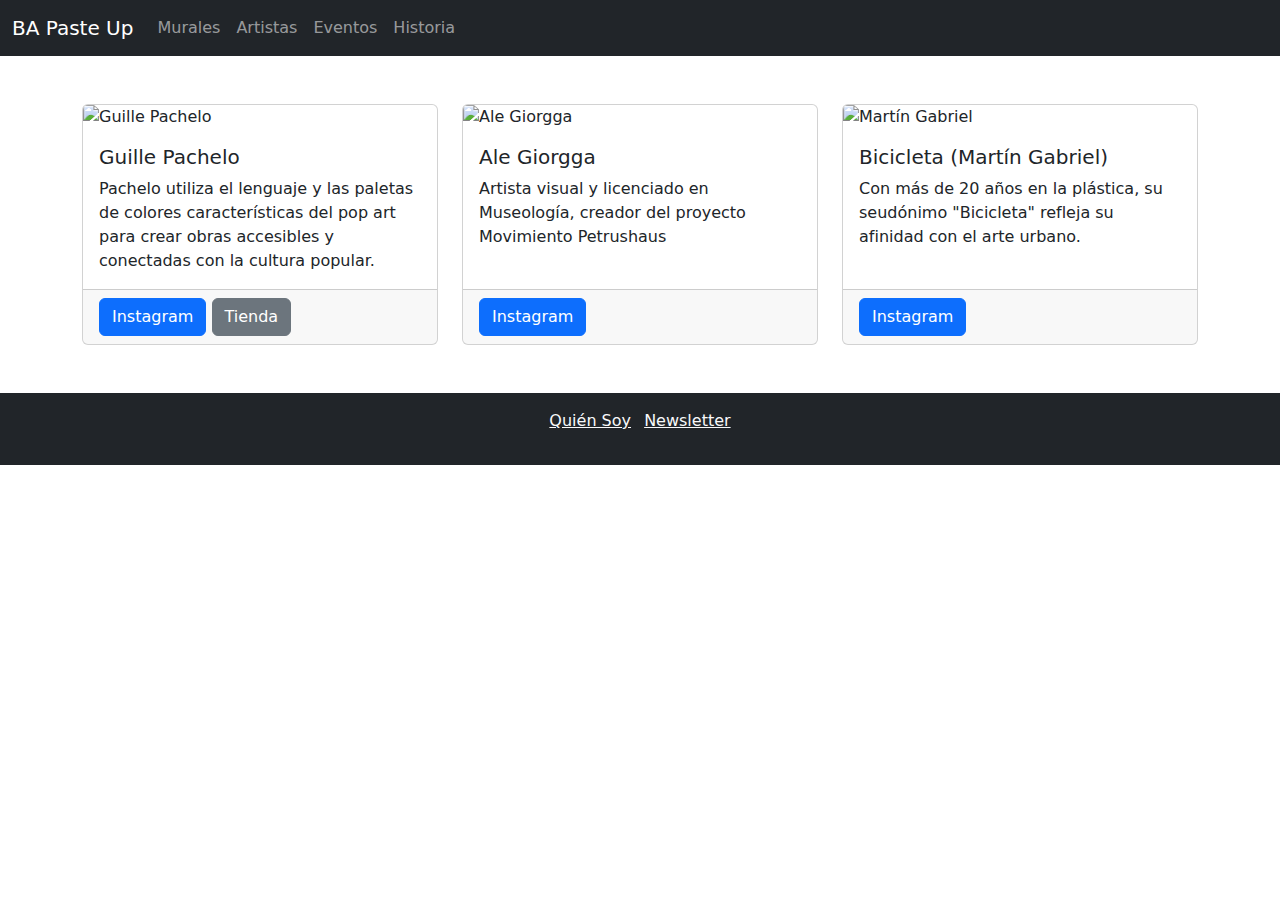
==== artistas.html @ 4acb1cb9 "agregue el archivo html de la pagina de artistas" ====
<!DOCTYPE html>
<html lang="es">
<head>
  <meta charset="UTF-8">
  <meta name="viewport" content="width=device-width, initial-scale=1.0">
  <title>ARTISTAS</title>
  <link href="https://cdn.jsdelivr.net/npm/bootstrap@5.3.0/dist/css/bootstrap.min.css" rel="stylesheet">
  <link rel="preconnect" href="https://fonts.googleapis.com">
  <link rel="preconnect" href="https://fonts.gstatic.com" crossorigin>
  <link href="https://fonts.googleapis.com/css2?family=Montserrat:wght@400;600;800&display=swap" rel="stylesheet">
  <link rel="stylesheet" href="estilos.css">
</head>
<body>

  <!-- Navbar -->
  <nav class="navbar navbar-expand-lg navbar-dark bg-dark">
    <div class="container-fluid">
      <a class="navbar-brand" href="index.html">BA Paste Up</a>
      <button class="navbar-toggler" type="button" data-bs-toggle="collapse" data-bs-target="#navbarNav" aria-controls="navbarNav" aria-expanded="false" aria-label="Toggle navigation">
        <span class="navbar-toggler-icon"></span>
      </button>
      <div class="collapse navbar-collapse" id="navbarNav">
        <ul class="navbar-nav">
          <li class="nav-item">
            <a class="nav-link" href="murales.html">Murales</a>
          </li>
          <li class="nav-item">
            <a class="nav-link" href="artistas.html">Artistas</a>
          </li>
          <li class="nav-item">
            <a class="nav-link" href="eventos.html">Eventos</a>
          </li>
          <li class="nav-item">
            <a class="nav-link" href="historia.html">Historia</a>
          </li>
        </ul>
      </div>
    </div>
  </nav>

  <main class="container mt-5">

    <!-- Grid de artistas -->
    <div class="row row-cols-1 row-cols-md-2 row-cols-lg-3 g-4">

      <!-- Artista 1: Guille Pachelo -->
      <div class="col">
        <div class="card h-100">
          <img src="img/guille.jpg" class="card-img-top" alt="Guille Pachelo">
          <div class="card-body">
            <h5 class="card-title">Guille Pachelo</h5>
            <p class="card-text">Pachelo utiliza el lenguaje y las paletas de colores características del pop art para crear obras accesibles y conectadas con la cultura popular.</p>
          </div>
          <div class="card-footer">
            <a href="https://www.instagram.com/guillepachelo/?hl=es-la%3F%2F" class="btn btn-primary">Instagram</a>
            <a href="https://linktr.ee/guillepachelo?fbclid=PAZXh0bgNhZW0CMTEAAaZlyZJOAzp0UjOAqr08UwlUVxYs4hLjeOgf_dFTsMHNSav1ieNdYrirLjg_aem_v59NbSuNxib89M3cXYLhwg" class="btn btn-secondary">Tienda</a>
          </div>
        </div>
      </div>

      <!-- Artista 2: Ale Giorgga -->
      <div class="col">
        <div class="card h-100">
          <img src="img/ale.jpg" class="card-img-top" alt="Ale Giorgga">
          <div class="card-body">
            <h5 class="card-title">Ale Giorgga</h5>
            <p class="card-text">Artista visual y licenciado en Museología, creador del proyecto Movimiento Petrushaus</p>
          </div>
          <div class="card-footer">
            <a href="https://www.instagram.com/alegiorgga/" class="btn btn-primary">Instagram</a>
          </div>
        </div>
      </div>

      <!-- Artista 3: Bicicleta -->
      <div class="col">
        <div class="card h-100">
          <img src="img/bicicleta.jpg" class="card-img-top" alt="Martín Gabriel">
          <div class="card-body">
            <h5 class="card-title">Bicicleta (Martín Gabriel)</h5>
            <p class="card-text">Con más de 20 años en la plástica, su seudónimo "Bicicleta" refleja su afinidad con el arte urbano.</p>
          </div>
          <div class="card-footer">
            <a href="https://www.instagram.com/bapasteup/" class="btn btn-primary">Instagram</a> 
          </div>
        </div>
      </div>

     

    </div>

  </main>

  <!-- Footer -->
  <footer class="bg-dark text-light text-center py-3 mt-5">
    <ul class="list-inline">
      <li class="list-inline-item"><a href="quiensoy.html" class="text-light">Quién Soy</a></li>
      <li class="list-inline-item"><a href="newsletter.html" class="text-light">Newsletter</a></li>
    </ul>
  </footer>

  <!-- Bootstrap JS -->
  <script src="https://cdn.jsdelivr.net/npm/bootstrap@5.3.0/dist/js/bootstrap.bundle.min.js"></script>
</body>
</html>
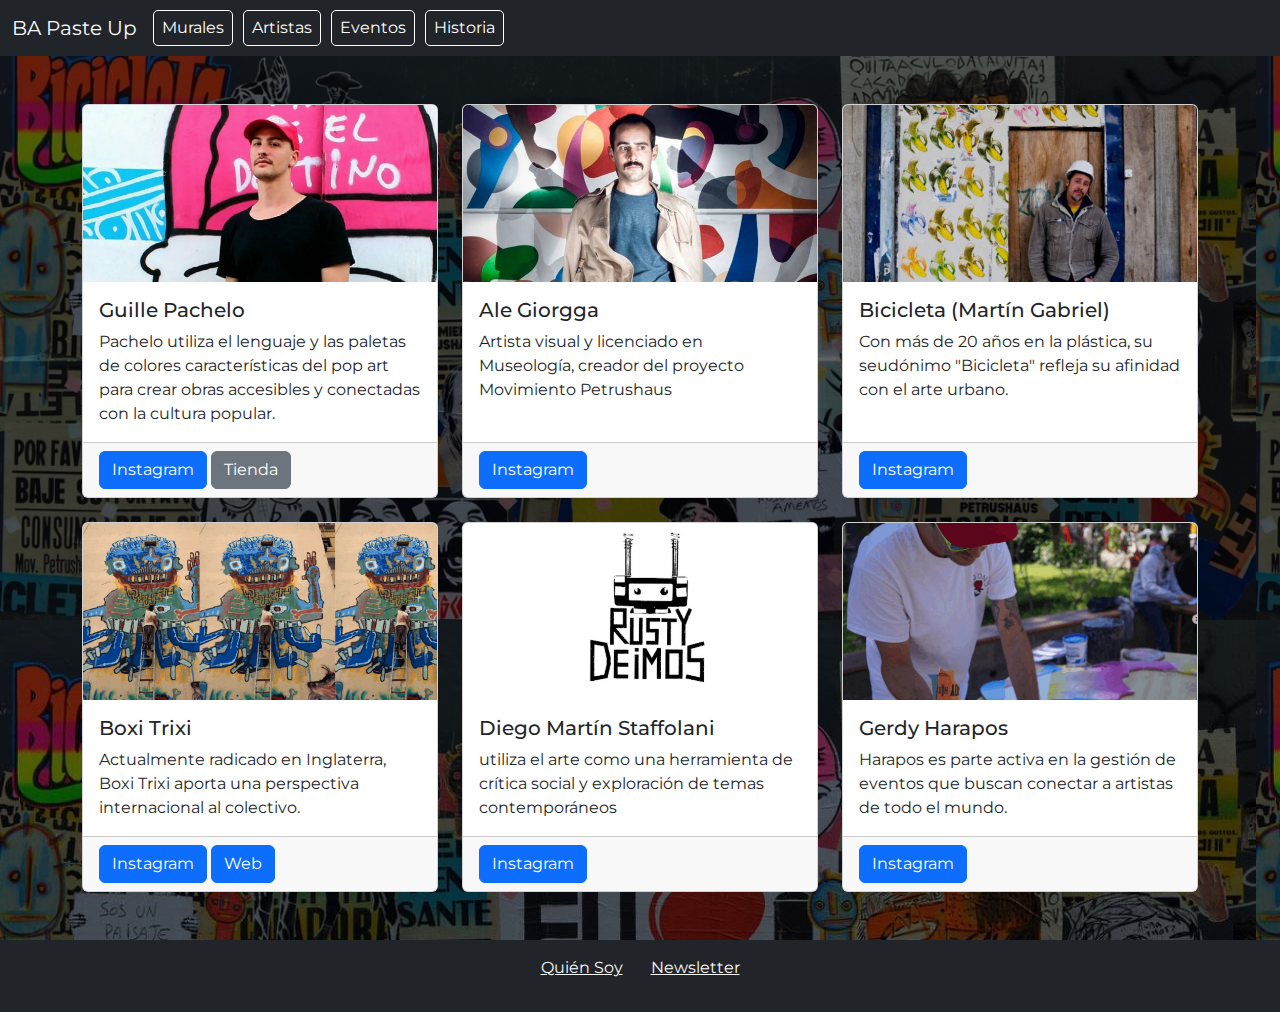
==== commit 45cea809: "agregue los artistas que faltaban" ====
--- a/artistas.html
+++ b/artistas.html
@@ -86,8 +86,49 @@
         </div>
       </div>
 
+         <!-- Artista 3: Boxi trixi -->
+         <div class="col">
+          <div class="card h-100">
+            <img src="img/Boxi Trixi.png" class="card-img-top" alt="Boxi Trixi">
+            <div class="card-body">
+              <h5 class="card-title">Boxi Trixi</h5>
+              <p class="card-text">Actualmente radicado en Inglaterra, Boxi Trixi aporta una perspectiva internacional al colectivo.</p>
+            </div>
+            <div class="card-footer">
+              <a href="https://www.instagram.com/boxitrixi/" class="btn btn-primary">Instagram</a> 
+              <a href="https://boxitrixi.bigcartel.com/?fbclid=PAZXh0bgNhZW0CMTEAAabw8E1c1HlW0VOclywZryFQ0KCnhf4O6cF2OwdZABRjYXtF6h2906NFA0Q_aem_GOm8EJEHyb42RF5Oedn2Rg" class="btn btn-primary">Web</a> 
+            </div>
+          </div>
+        </div>
      
-
+   <!-- Artista 3: Diego Martín Staffolani-->
+   <div class="col">
+    <div class="card h-100">
+      <img src="img/Rusty Deimos.png" class="card-img-top" alt="Diego Martín Staffolani">
+      <div class="card-body">
+        <h5 class="card-title">Diego Martín Staffolani</h5>
+        <p class="card-text">utiliza el arte como una herramienta de crítica social y exploración de temas contemporáneos​</p>
+      </div>
+      <div class="card-footer">
+        <a href="https://www.instagram.com/diegomartinstaffolani/" class="btn btn-primary">Instagram</a> 
+       
+      </div>
+    </div>
+  </div>
+  <!-- Artista 3:Gerdy Harapos-->
+  <div class="col">
+    <div class="card h-100">
+      <img src="img/Gerdy Harapos.png" class="card-img-top" alt="Gerdy Harapos">
+      <div class="card-body">
+        <h5 class="card-title">Gerdy Harapos</h5>
+        <p class="card-text">Harapos es parte activa en la gestión de eventos que buscan conectar a artistas de todo el mundo.​</p>
+      </div>
+      <div class="card-footer">
+        <a href="https://www.instagram.com/diegomartinstaffolani/" class="btn btn-primary">Instagram</a> 
+       
+      </div>
+    </div>
+  </div>
     </div>
 
   </main>
--- a/estilos.css
+++ b/estilos.css
@@ -0,0 +1,86 @@
+/* Hero section personalizada */
+.hero-section {
+    background-image: url('img/fondo.jpg'); /* Cambia por la ruta de tu imagen */
+    background-size: cover;
+    background-position: center;
+    height: 100vh;
+    position: relative;
+    display: flex;
+    justify-content: center;
+    align-items: center;
+    color: white;
+}
+
+/* Overlay oscuro */
+.overlay {
+    background-color: rgba(0, 0, 0, 0.7);
+    position: absolute;
+    top: 0;
+    left: 0;
+    width: 100%;
+    height: 100%;
+}
+
+/* Contenido superpuesto en primer plano */
+.hero-content {
+    position: relative;
+    z-index: 2;
+}
+
+/* Estilo de la imagen redonda */
+.rounded-image {
+    width: 100%;
+    max-width: 300px;
+    border-radius: 50%; /* Hace la imagen circular */
+}
+
+/* Botón de menú flotante */
+.floating-menu {
+    position: absolute;
+    right: 20px;
+    top: 20px;
+}
+
+/* Estilo personalizado para los enlaces de navegación */
+.navbar-nav .nav-link {
+    border: 1px solid white; /* Contorno blanco */
+    padding: 5px 10px;
+    margin-right: 10px;
+    border-radius: 5px; /* Bordes redondeados */
+    color: white;
+    transition: background-color 0.3s ease;
+}
+
+.navbar-nav .nav-link:hover {
+    background-color: white;
+    color: black;
+}
+
+/* Estilos del cuerpo */
+body {
+    font-family: "Montserrat", sans-serif;
+    font-optical-sizing: auto;
+    font-style: normal;
+    background-image: url('img/fondo.jpg'); /* Cambia por la ruta de tu imagen de fondo */
+    color: white;
+}
+
+/* Estilo del footer */
+footer ul {
+    list-style: none;
+    display: flex;
+    justify-content: center;
+    gap: 20px;
+}
+
+footer a {
+    color: white;
+}
+
+footer a:hover {
+    text-decoration: underline;
+}
+
+.fondotext{
+    background-color: black;
+}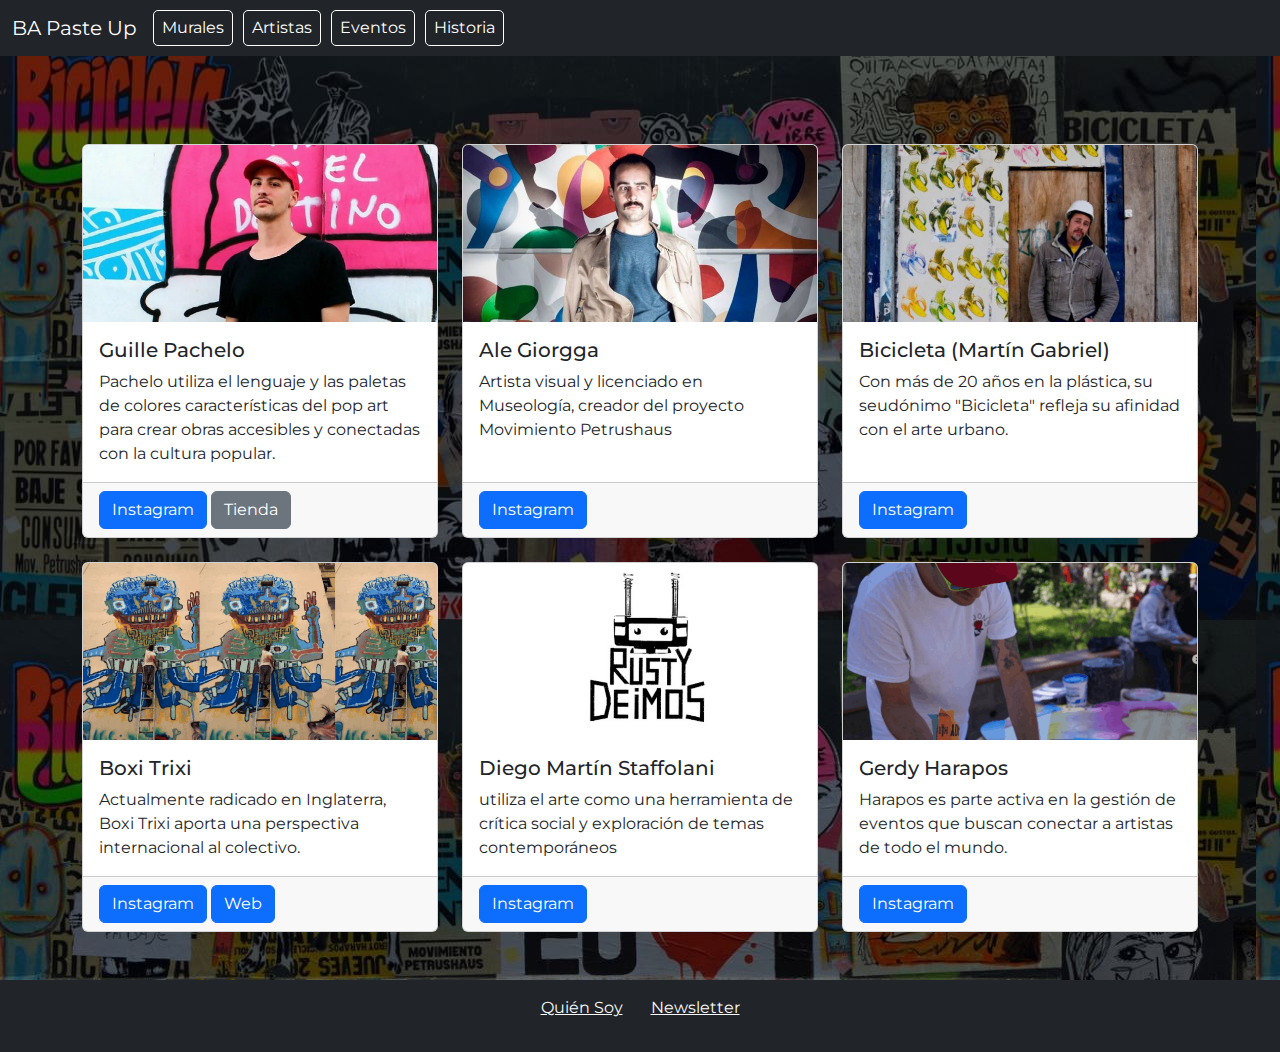
==== commit a94a9b8e: "cambios para que algunas paginas sean mas responsives" ====
--- a/artistas.html
+++ b/artistas.html
@@ -38,8 +38,9 @@
     </div>
   </nav>
 
+
   <main class="container mt-5">
-
+<p class=" deslizabletx">    Desliza para ver mas artistas</p>
     <!-- Grid de artistas -->
     <div class="row row-cols-1 row-cols-md-2 row-cols-lg-3 g-4">
 
--- a/estilos.css
+++ b/estilos.css
@@ -1,3 +1,4 @@
+
 /* Hero section personalizada */
 .hero-section {
     background-image: url('img/fondo.jpg'); /* Cambia por la ruta de tu imagen */
@@ -6,10 +7,18 @@
     height: 100vh;
     position: relative;
     display: flex;
+    flex-direction: column; /* Alinea los elementos en columna */
     justify-content: center;
-    align-items: center;
+    align-items: flex-start; /* Alinea los elementos al inicio (izquierda) */
+    padding-left: 20px; /* Ajusta el padding según necesites */
     color: white;
 }
+
+/* Contenedor del botón */
+.button-container {
+    margin-top: 20px; /* Ajusta el espacio superior del botón */
+}
+
 
 /* Overlay oscuro */
 .overlay {
@@ -19,6 +28,7 @@
     left: 0;
     width: 100%;
     height: 100%;
+    z-index: 1;
 }
 
 /* Contenido superpuesto en primer plano */
@@ -31,7 +41,7 @@
 .rounded-image {
     width: 100%;
     max-width: 300px;
-    border-radius: 50%; /* Hace la imagen circular */
+    border-radius: 50%;
 }
 
 /* Botón de menú flotante */
@@ -43,10 +53,10 @@
 
 /* Estilo personalizado para los enlaces de navegación */
 .navbar-nav .nav-link {
-    border: 1px solid white; /* Contorno blanco */
+    border: 1px solid white;
     padding: 5px 10px;
     margin-right: 10px;
-    border-radius: 5px; /* Bordes redondeados */
+    border-radius: 5px;
     color: white;
     transition: background-color 0.3s ease;
 }
@@ -61,7 +71,7 @@
     font-family: "Montserrat", sans-serif;
     font-optical-sizing: auto;
     font-style: normal;
-    background-image: url('img/fondo.jpg'); /* Cambia por la ruta de tu imagen de fondo */
+    background-image: url('img/fondo.jpg');
     color: white;
 }
 
@@ -81,6 +91,41 @@
     text-decoration: underline;
 }
 
-.fondotext{
+/* Estilos para fondo de texto */
+.fondotext {
     background-color: black;
-}+    font-size: 1rem;
+    z-index: 3;
+    position: relative;
+    display: block !important; /* Forzando la visibilidad */
+}
+
+@media (max-width: 768px) {
+    .fondotext {
+        font-size: 0.8rem;
+    }
+}
+
+/* Estilos para enlaces en el carrusel */
+.carousel-caption a {
+    font-size: 1rem;
+    padding: 10px;
+    z-index: 3;
+    position: relative;
+    display: block !important; /* Forzando la visibilidad */
+}
+
+.deslizabletx {
+    visibility: hidden;
+}
+@media (max-width: 768px) {
+    .carousel-caption a {
+        font-size: 0.8rem;
+        padding: 5px;
+    }
+    .deslizabletx {
+        visibility: visible;
+      
+        
+    }
+}
